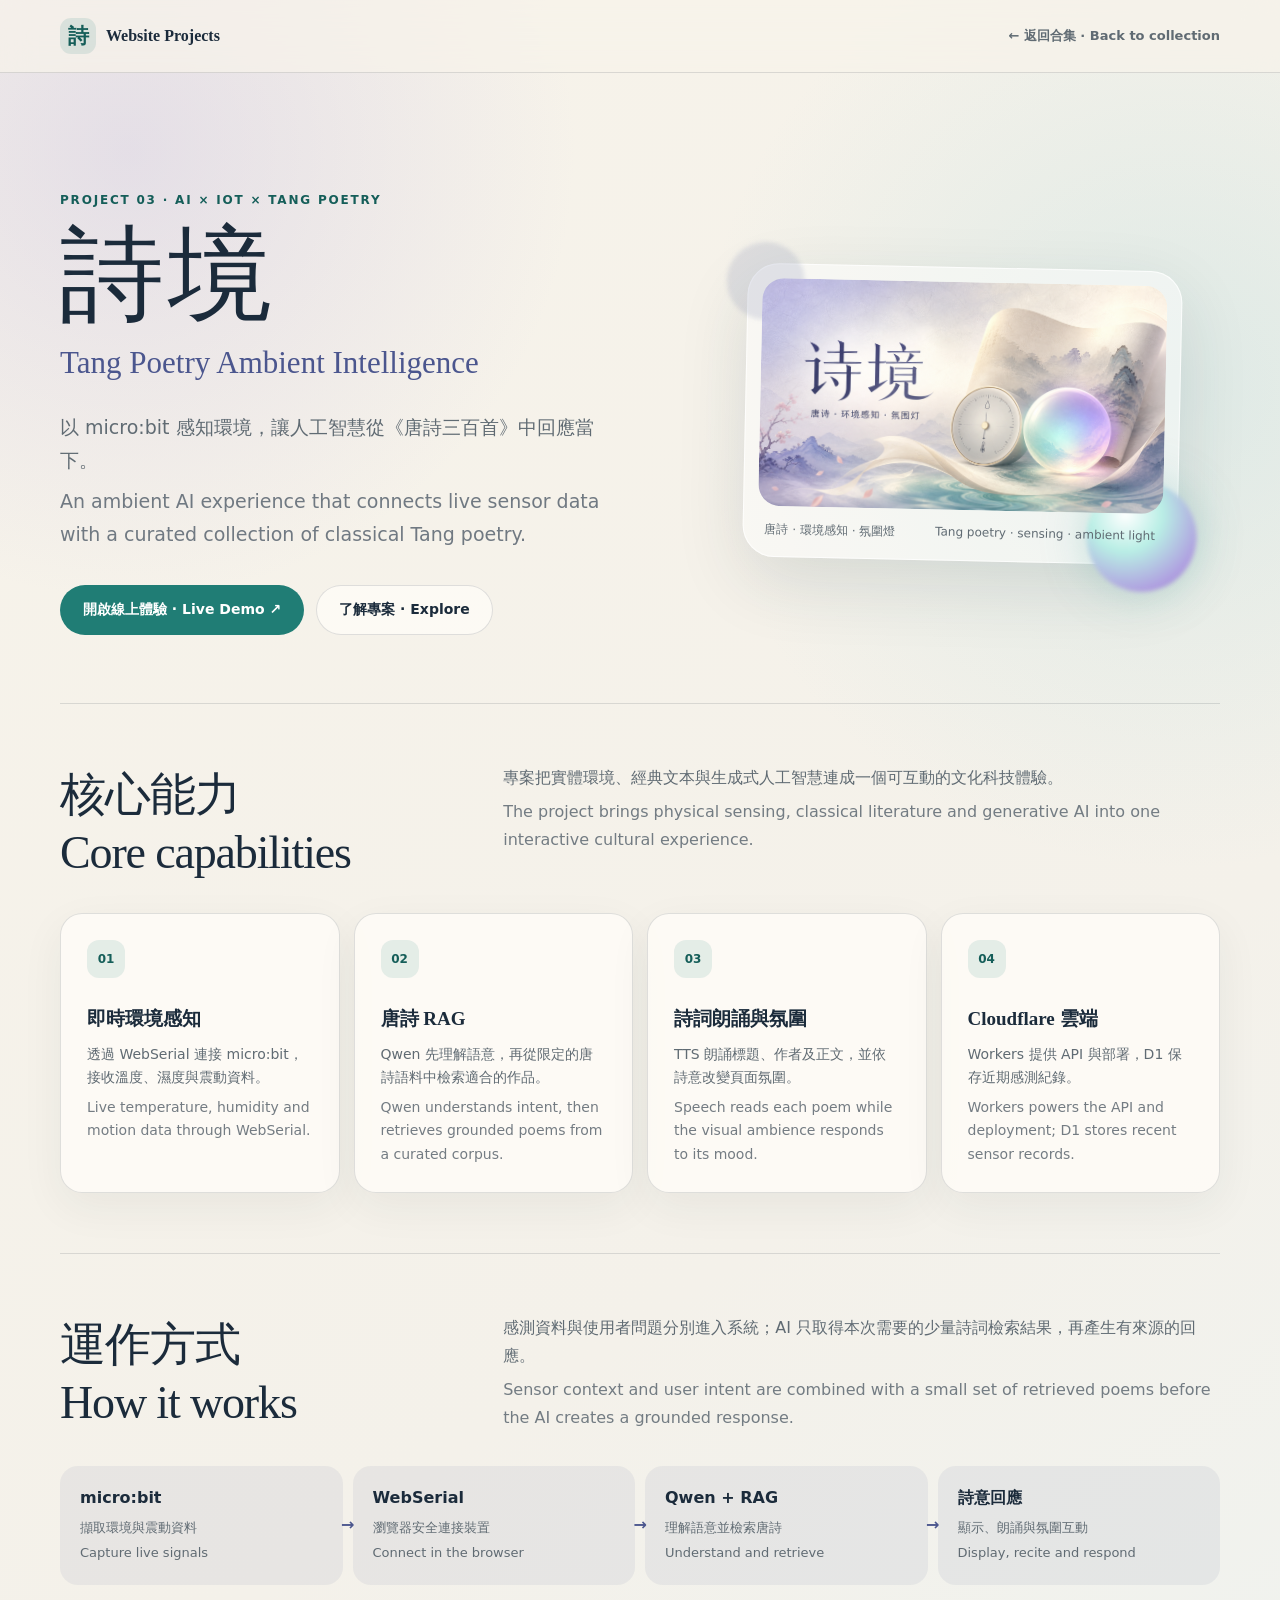
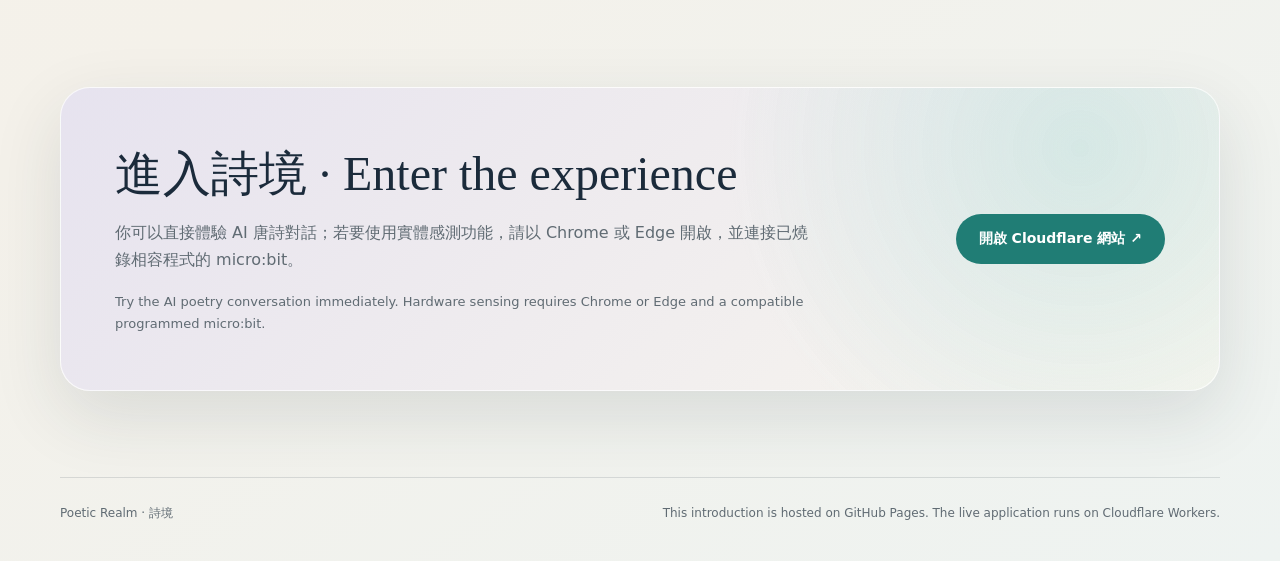
==== tang-poetry-aiot/index.html @ 61d53095 "Add bilingual Tang poetry AIoT project page" ====
<!doctype html>
<html lang="zh-Hant">
<head>
  <meta charset="utf-8" />
  <meta name="viewport" content="width=device-width, initial-scale=1" />
  <meta name="description" content="詩境是一個以 WebSerial、micro:bit、Qwen RAG、TTS 與 Cloudflare 建構的唐詩環境感知體驗。" />
  <meta property="og:title" content="詩境 · Tang Poetry Ambient Intelligence" />
  <meta property="og:description" content="以 micro:bit 感知環境，讓人工智慧從《唐詩三百首》中回應當下。" />
  <meta property="og:image" content="https://zanechen777.github.io/website-projects/tang-poetry-aiot/project-preview.png" />
  <meta name="theme-color" content="#ebe9f4" />
  <title>詩境 · Tang Poetry Ambient Intelligence</title>
  <style>
    :root {
      color-scheme: light;
      --paper: #f7f3ea;
      --paper-deep: #ebe5da;
      --ink: #1b2b3b;
      --muted: #606b73;
      --jade: #207d75;
      --jade-deep: #155e59;
      --indigo: #4b568e;
      --line: rgba(37, 55, 65, .14);
      --surface: rgba(255, 253, 248, .78);
      --shadow: 0 24px 70px rgba(36, 48, 57, .12);
    }

    * { box-sizing: border-box; }

    html { scroll-behavior: smooth; }

    body {
      margin: 0;
      min-height: 100vh;
      background:
        radial-gradient(circle at 10% 7%, rgba(193, 184, 224, .34), transparent 28rem),
        radial-gradient(circle at 92% 18%, rgba(169, 215, 220, .30), transparent 30rem),
        linear-gradient(145deg, var(--paper), #f4f1ea 58%, #eef3f1);
      color: var(--ink);
      font-family: "Noto Serif TC", "PingFang TC", "Microsoft JhengHei", Georgia, serif;
    }

    a { color: inherit; }

    .shell {
      width: min(1160px, calc(100% - 40px));
      margin: 0 auto;
    }

    .site-header {
      position: relative;
      z-index: 4;
      border-bottom: 1px solid var(--line);
      background: rgba(247, 243, 234, .72);
      backdrop-filter: blur(16px);
    }

    .site-header .shell {
      display: flex;
      align-items: center;
      justify-content: space-between;
      min-height: 72px;
      gap: 20px;
    }

    .brand,
    .back-link {
      display: inline-flex;
      align-items: center;
      gap: 10px;
      text-decoration: none;
    }

    .brand { font-weight: 700; }

    .brand-mark {
      display: grid;
      place-items: center;
      width: 36px;
      height: 36px;
      border-radius: 11px;
      background: rgba(32, 125, 117, .12);
      color: var(--jade-deep);
      font-size: 21px;
    }

    .back-link {
      color: var(--muted);
      font-family: Inter, ui-sans-serif, system-ui, sans-serif;
      font-size: 13px;
      font-weight: 700;
    }

    .hero {
      display: grid;
      grid-template-columns: minmax(0, 1.05fr) minmax(360px, .95fr);
      align-items: center;
      gap: clamp(42px, 6vw, 78px);
      padding: clamp(72px, 10vw, 120px) 0 68px;
    }

    .eyebrow {
      margin: 0 0 18px;
      color: var(--jade-deep);
      font-family: Inter, ui-sans-serif, system-ui, sans-serif;
      font-size: 12px;
      font-weight: 800;
      letter-spacing: .15em;
      text-transform: uppercase;
    }

    h1 {
      margin: 0;
      font-size: clamp(58px, 9vw, 104px);
      font-weight: 500;
      letter-spacing: .04em;
      line-height: .96;
    }

    .title-en {
      margin: 18px 0 28px;
      color: var(--indigo);
      font-size: clamp(20px, 2.7vw, 31px);
      line-height: 1.3;
    }

    .lead {
      max-width: 650px;
      margin: 0;
      color: var(--muted);
      font-family: Inter, ui-sans-serif, system-ui, sans-serif;
      font-size: clamp(16px, 1.8vw, 19px);
      line-height: 1.75;
    }

    .lead .en {
      display: block;
      margin-top: 7px;
      color: #707982;
    }

    .actions {
      display: flex;
      flex-wrap: wrap;
      gap: 12px;
      margin-top: 34px;
    }

    .button {
      display: inline-flex;
      align-items: center;
      justify-content: center;
      min-height: 50px;
      padding: 0 22px;
      border: 1px solid var(--line);
      border-radius: 999px;
      background: rgba(255, 253, 248, .72);
      font-family: Inter, ui-sans-serif, system-ui, sans-serif;
      font-size: 14px;
      font-weight: 800;
      text-decoration: none;
      transition: transform .2s ease, box-shadow .2s ease, background .2s ease;
    }

    .button:hover,
    .button:focus-visible {
      transform: translateY(-2px);
      box-shadow: 0 14px 36px rgba(28, 68, 65, .15);
      outline: 3px solid rgba(32, 125, 117, .18);
      outline-offset: 3px;
    }

    .button.primary {
      border-color: transparent;
      background: var(--jade);
      color: #fff;
    }

    .hero-visual {
      position: relative;
      padding: 14px;
      border: 1px solid rgba(255, 255, 255, .75);
      border-radius: 32px;
      background: rgba(255, 255, 255, .45);
      box-shadow: var(--shadow);
      transform: rotate(1.2deg);
    }

    .hero-visual::before,
    .hero-visual::after {
      content: "";
      position: absolute;
      z-index: -1;
      border-radius: 50%;
      filter: blur(2px);
    }

    .hero-visual::before {
      width: 110px;
      height: 110px;
      right: -20px;
      bottom: -28px;
      background: radial-gradient(circle at 35% 30%, #fff, #b9eee5 35%, #af9de0 75%, #6d75ad);
      box-shadow: 0 0 45px rgba(91, 177, 170, .34);
    }

    .hero-visual::after {
      width: 78px;
      height: 78px;
      left: -22px;
      top: -22px;
      background: rgba(88, 101, 157, .15);
    }

    .hero-visual img {
      display: block;
      width: 100%;
      aspect-ratio: 16 / 9;
      border-radius: 22px;
      object-fit: cover;
    }

    .visual-caption {
      display: flex;
      justify-content: space-between;
      gap: 20px;
      padding: 15px 7px 4px;
      color: var(--muted);
      font-family: Inter, ui-sans-serif, system-ui, sans-serif;
      font-size: 12px;
    }

    .section {
      padding: 60px 0;
      border-top: 1px solid var(--line);
    }

    .section-heading {
      display: grid;
      grid-template-columns: .72fr 1.28fr;
      gap: 40px;
      margin-bottom: 34px;
    }

    .section-heading h2 {
      margin: 0;
      font-size: clamp(30px, 4vw, 46px);
      font-weight: 500;
      letter-spacing: -.025em;
    }

    .section-heading p {
      margin: 0;
      color: var(--muted);
      font-family: Inter, ui-sans-serif, system-ui, sans-serif;
      line-height: 1.75;
    }

    .section-heading .en {
      display: block;
      margin-top: 6px;
      color: #737c83;
    }

    .feature-grid {
      display: grid;
      grid-template-columns: repeat(4, minmax(0, 1fr));
      gap: 14px;
    }

    .feature {
      min-height: 230px;
      padding: 26px;
      border: 1px solid var(--line);
      border-radius: 22px;
      background: var(--surface);
      box-shadow: 0 14px 44px rgba(36, 48, 57, .06);
    }

    .feature-number {
      display: inline-grid;
      place-items: center;
      width: 38px;
      height: 38px;
      margin-bottom: 28px;
      border-radius: 12px;
      background: rgba(32, 125, 117, .11);
      color: var(--jade-deep);
      font-family: Inter, ui-sans-serif, system-ui, sans-serif;
      font-size: 12px;
      font-weight: 800;
    }

    .feature h3 {
      margin: 0;
      font-size: 19px;
      font-weight: 600;
    }

    .feature p {
      margin: 11px 0 0;
      color: var(--muted);
      font-family: Inter, ui-sans-serif, system-ui, sans-serif;
      font-size: 14px;
      line-height: 1.65;
    }

    .feature p .en { display: block; margin-top: 7px; color: #747c83; }

    .flow {
      display: grid;
      grid-template-columns: repeat(4, minmax(0, 1fr));
      gap: 10px;
      margin: 10px 0 0;
      padding: 0;
      list-style: none;
    }

    .flow li {
      position: relative;
      padding: 20px;
      border-radius: 18px;
      background: rgba(75, 86, 142, .08);
      font-family: Inter, ui-sans-serif, system-ui, sans-serif;
      line-height: 1.55;
    }

    .flow li:not(:last-child)::after {
      content: "→";
      position: absolute;
      top: 50%;
      right: -12px;
      z-index: 2;
      color: var(--indigo);
      font-weight: 800;
      transform: translateY(-50%);
    }

    .flow strong { display: block; margin-bottom: 5px; }
    .flow span { color: var(--muted); font-size: 13px; }

    .launch-panel {
      display: grid;
      grid-template-columns: 1.3fr auto;
      align-items: center;
      gap: 36px;
      margin: 42px 0 86px;
      padding: clamp(28px, 5vw, 54px);
      border: 1px solid rgba(255, 255, 255, .72);
      border-radius: 30px;
      background:
        radial-gradient(circle at 88% 20%, rgba(165, 218, 213, .38), transparent 22rem),
        linear-gradient(135deg, rgba(228, 224, 239, .88), rgba(249, 246, 238, .88));
      box-shadow: var(--shadow);
    }

    .launch-panel h2 {
      margin: 0;
      font-size: clamp(29px, 4vw, 48px);
      font-weight: 500;
    }

    .launch-panel p {
      max-width: 700px;
      margin: 13px 0 0;
      color: var(--muted);
      font-family: Inter, ui-sans-serif, system-ui, sans-serif;
      line-height: 1.7;
    }

    .requirements {
      margin-top: 18px !important;
      font-size: 13px;
    }

    footer {
      display: flex;
      justify-content: space-between;
      gap: 24px;
      padding: 26px 0 38px;
      border-top: 1px solid var(--line);
      color: var(--muted);
      font-family: Inter, ui-sans-serif, system-ui, sans-serif;
      font-size: 12px;
      line-height: 1.6;
    }

    @media (max-width: 940px) {
      .hero { grid-template-columns: 1fr; }
      .hero-visual { max-width: 720px; transform: none; }
      .feature-grid { grid-template-columns: repeat(2, minmax(0, 1fr)); }
      .flow { grid-template-columns: repeat(2, minmax(0, 1fr)); }
      .flow li:nth-child(2)::after { display: none; }
      .launch-panel { grid-template-columns: 1fr; }
      .launch-panel .button { justify-self: start; }
    }

    @media (max-width: 640px) {
      .shell { width: min(100% - 28px, 1160px); }
      .site-header .shell { min-height: 64px; }
      .brand span:last-child { display: none; }
      .hero { padding: 58px 0 48px; }
      .section { padding: 48px 0; }
      .section-heading { grid-template-columns: 1fr; gap: 16px; }
      .feature-grid,
      .flow { grid-template-columns: 1fr; }
      .flow li::after { display: none !important; }
      .feature { min-height: 0; }
      .visual-caption { flex-direction: column; gap: 4px; }
      .launch-panel { margin-bottom: 56px; border-radius: 24px; }
      .actions { flex-direction: column; align-items: stretch; }
      footer { flex-direction: column; }
    }

    @media (prefers-reduced-motion: reduce) {
      html { scroll-behavior: auto; }
      .button { transition: none; }
    }
  </style>
</head>
<body>
  <header class="site-header">
    <div class="shell">
      <a class="brand" href="../" aria-label="返回 Website Projects 首頁">
        <span class="brand-mark" aria-hidden="true">詩</span>
        <span>Website Projects</span>
      </a>
      <a class="back-link" href="../">← 返回合集 · Back to collection</a>
    </div>
  </header>

  <main class="shell">
    <section class="hero" aria-labelledby="project-title">
      <div>
        <p class="eyebrow">Project 03 · AI × IoT × Tang Poetry</p>
        <h1 id="project-title">詩境</h1>
        <p class="title-en">Tang Poetry Ambient Intelligence</p>
        <p class="lead">
          以 micro:bit 感知環境，讓人工智慧從《唐詩三百首》中回應當下。
          <span class="en">An ambient AI experience that connects live sensor data with a curated collection of classical Tang poetry.</span>
        </p>
        <div class="actions">
          <a class="button primary" href="https://tang-poetry-sensor-living.zanechen777.workers.dev/" target="_blank" rel="noopener noreferrer">開啟線上體驗 · Live Demo ↗</a>
          <a class="button" href="#features">了解專案 · Explore</a>
        </div>
      </div>

      <figure class="hero-visual">
        <img src="./project-preview.png" alt="詩境專案視覺：唐詩、環境感知器與氛圍燈" />
        <figcaption class="visual-caption">
          <span>唐詩 · 環境感知 · 氛圍燈</span>
          <span>Tang poetry · sensing · ambient light</span>
        </figcaption>
      </figure>
    </section>

    <section class="section" id="features" aria-labelledby="features-title">
      <div class="section-heading">
        <h2 id="features-title">核心能力<br />Core capabilities</h2>
        <p>
          專案把實體環境、經典文本與生成式人工智慧連成一個可互動的文化科技體驗。
          <span class="en">The project brings physical sensing, classical literature and generative AI into one interactive cultural experience.</span>
        </p>
      </div>

      <div class="feature-grid">
        <article class="feature">
          <span class="feature-number">01</span>
          <h3>即時環境感知</h3>
          <p>透過 WebSerial 連接 micro:bit，接收溫度、濕度與震動資料。<span class="en">Live temperature, humidity and motion data through WebSerial.</span></p>
        </article>
        <article class="feature">
          <span class="feature-number">02</span>
          <h3>唐詩 RAG</h3>
          <p>Qwen 先理解語意，再從限定的唐詩語料中檢索適合的作品。<span class="en">Qwen understands intent, then retrieves grounded poems from a curated corpus.</span></p>
        </article>
        <article class="feature">
          <span class="feature-number">03</span>
          <h3>詩詞朗誦與氛圍</h3>
          <p>TTS 朗誦標題、作者及正文，並依詩意改變頁面氛圍。<span class="en">Speech reads each poem while the visual ambience responds to its mood.</span></p>
        </article>
        <article class="feature">
          <span class="feature-number">04</span>
          <h3>Cloudflare 雲端</h3>
          <p>Workers 提供 API 與部署，D1 保存近期感測紀錄。<span class="en">Workers powers the API and deployment; D1 stores recent sensor records.</span></p>
        </article>
      </div>
    </section>

    <section class="section" aria-labelledby="flow-title">
      <div class="section-heading">
        <h2 id="flow-title">運作方式<br />How it works</h2>
        <p>
          感測資料與使用者問題分別進入系統；AI 只取得本次需要的少量詩詞檢索結果，再產生有來源的回應。
          <span class="en">Sensor context and user intent are combined with a small set of retrieved poems before the AI creates a grounded response.</span>
        </p>
      </div>
      <ol class="flow">
        <li><strong>micro:bit</strong><span>擷取環境與震動資料<br />Capture live signals</span></li>
        <li><strong>WebSerial</strong><span>瀏覽器安全連接裝置<br />Connect in the browser</span></li>
        <li><strong>Qwen + RAG</strong><span>理解語意並檢索唐詩<br />Understand and retrieve</span></li>
        <li><strong>詩意回應</strong><span>顯示、朗誦與氛圍互動<br />Display, recite and respond</span></li>
      </ol>
    </section>

    <section class="launch-panel" aria-labelledby="launch-title">
      <div>
        <h2 id="launch-title">進入詩境 · Enter the experience</h2>
        <p>你可以直接體驗 AI 唐詩對話；若要使用實體感測功能，請以 Chrome 或 Edge 開啟，並連接已燒錄相容程式的 micro:bit。</p>
        <p class="requirements">Try the AI poetry conversation immediately. Hardware sensing requires Chrome or Edge and a compatible programmed micro:bit.</p>
      </div>
      <a class="button primary" href="https://tang-poetry-sensor-living.zanechen777.workers.dev/" target="_blank" rel="noopener noreferrer">開啟 Cloudflare 網站 ↗</a>
    </section>
  </main>

  <footer class="shell">
    <span>Poetic Realm · 詩境</span>
    <span>This introduction is hosted on GitHub Pages. The live application runs on Cloudflare Workers.</span>
  </footer>
</body>
</html>
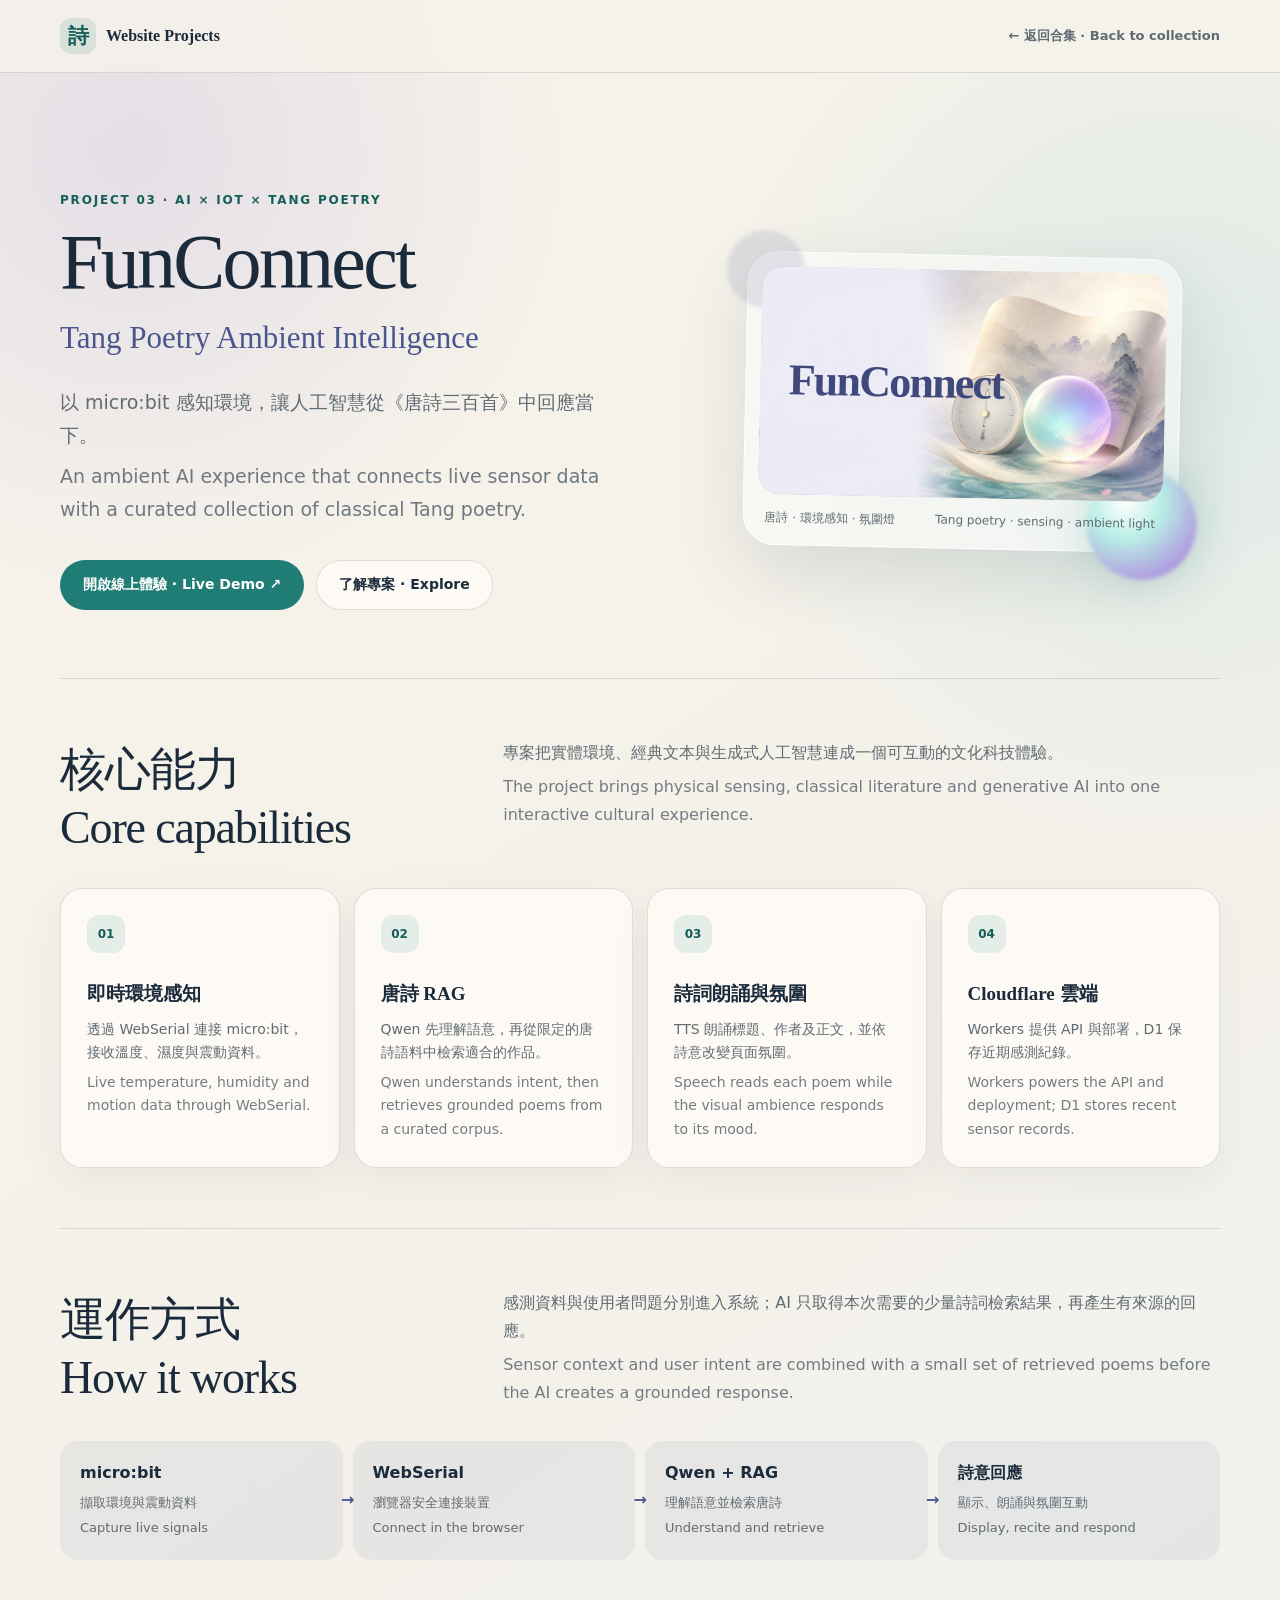
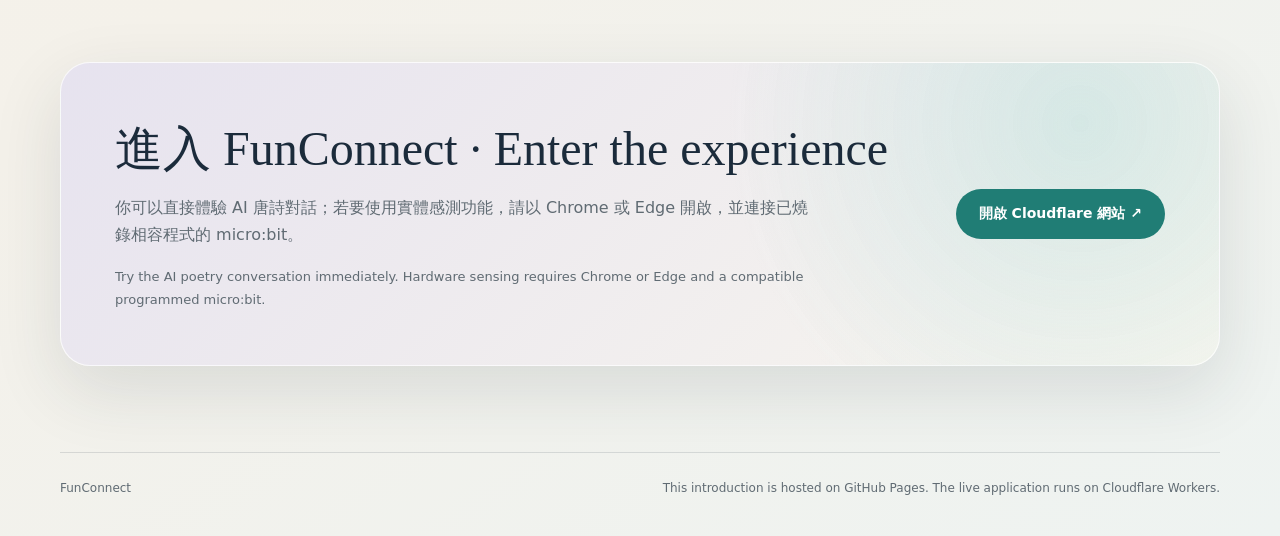
==== commit da62e9fc: "Rename Tang poetry project to FunConnect" ====
--- a/tang-poetry-aiot/index.html
+++ b/tang-poetry-aiot/index.html
@@ -3,12 +3,12 @@
 <head>
   <meta charset="utf-8" />
   <meta name="viewport" content="width=device-width, initial-scale=1" />
-  <meta name="description" content="詩境是一個以 WebSerial、micro:bit、Qwen RAG、TTS 與 Cloudflare 建構的唐詩環境感知體驗。" />
-  <meta property="og:title" content="詩境 · Tang Poetry Ambient Intelligence" />
+  <meta name="description" content="FunConnect 是一個以 WebSerial、micro:bit、Qwen RAG、TTS 與 Cloudflare 建構的唐詩環境感知體驗。" />
+  <meta property="og:title" content="FunConnect · Tang Poetry Ambient Intelligence" />
   <meta property="og:description" content="以 micro:bit 感知環境，讓人工智慧從《唐詩三百首》中回應當下。" />
   <meta property="og:image" content="https://zanechen777.github.io/website-projects/tang-poetry-aiot/project-preview.png" />
   <meta name="theme-color" content="#ebe9f4" />
-  <title>詩境 · Tang Poetry Ambient Intelligence</title>
+  <title>FunConnect · Tang Poetry Ambient Intelligence</title>
   <style>
     :root {
       color-scheme: light;
@@ -110,9 +110,9 @@
 
     h1 {
       margin: 0;
-      font-size: clamp(58px, 9vw, 104px);
+      font-size: clamp(50px, 7vw, 78px);
       font-weight: 500;
-      letter-spacing: .04em;
+      letter-spacing: -.035em;
       line-height: .96;
     }
 
@@ -215,8 +215,28 @@
       display: block;
       width: 100%;
       aspect-ratio: 16 / 9;
+      object-fit: cover;
+    }
+
+    .preview-frame {
+      position: relative;
+      overflow: hidden;
       border-radius: 22px;
-      object-fit: cover;
+    }
+
+    .preview-name {
+      position: absolute;
+      inset: 0 auto 0 0;
+      display: flex;
+      align-items: center;
+      width: 50%;
+      padding-left: 7%;
+      background: linear-gradient(90deg, rgba(237, 235, 246, .99) 0 78%, rgba(237, 235, 246, 0));
+      color: #3f497c;
+      font-family: Georgia, "Times New Roman", serif;
+      font-size: clamp(24px, 4vw, 44px);
+      font-weight: 700;
+      letter-spacing: -.04em;
     }
 
     .visual-caption {
@@ -432,7 +452,7 @@
     <section class="hero" aria-labelledby="project-title">
       <div>
         <p class="eyebrow">Project 03 · AI × IoT × Tang Poetry</p>
-        <h1 id="project-title">詩境</h1>
+        <h1 id="project-title">FunConnect</h1>
         <p class="title-en">Tang Poetry Ambient Intelligence</p>
         <p class="lead">
           以 micro:bit 感知環境，讓人工智慧從《唐詩三百首》中回應當下。
@@ -445,7 +465,10 @@
       </div>
 
       <figure class="hero-visual">
-        <img src="./project-preview.png" alt="詩境專案視覺：唐詩、環境感知器與氛圍燈" />
+        <div class="preview-frame">
+          <img src="./project-preview.png" alt="FunConnect 專案視覺：唐詩、環境感知器與氛圍燈" />
+          <span class="preview-name" aria-hidden="true">FunConnect</span>
+        </div>
         <figcaption class="visual-caption">
           <span>唐詩 · 環境感知 · 氛圍燈</span>
           <span>Tang poetry · sensing · ambient light</span>
@@ -504,7 +527,7 @@
 
     <section class="launch-panel" aria-labelledby="launch-title">
       <div>
-        <h2 id="launch-title">進入詩境 · Enter the experience</h2>
+        <h2 id="launch-title">進入 FunConnect · Enter the experience</h2>
         <p>你可以直接體驗 AI 唐詩對話；若要使用實體感測功能，請以 Chrome 或 Edge 開啟，並連接已燒錄相容程式的 micro:bit。</p>
         <p class="requirements">Try the AI poetry conversation immediately. Hardware sensing requires Chrome or Edge and a compatible programmed micro:bit.</p>
       </div>
@@ -513,7 +536,7 @@
   </main>
 
   <footer class="shell">
-    <span>Poetic Realm · 詩境</span>
+    <span>FunConnect</span>
     <span>This introduction is hosted on GitHub Pages. The live application runs on Cloudflare Workers.</span>
   </footer>
 </body>
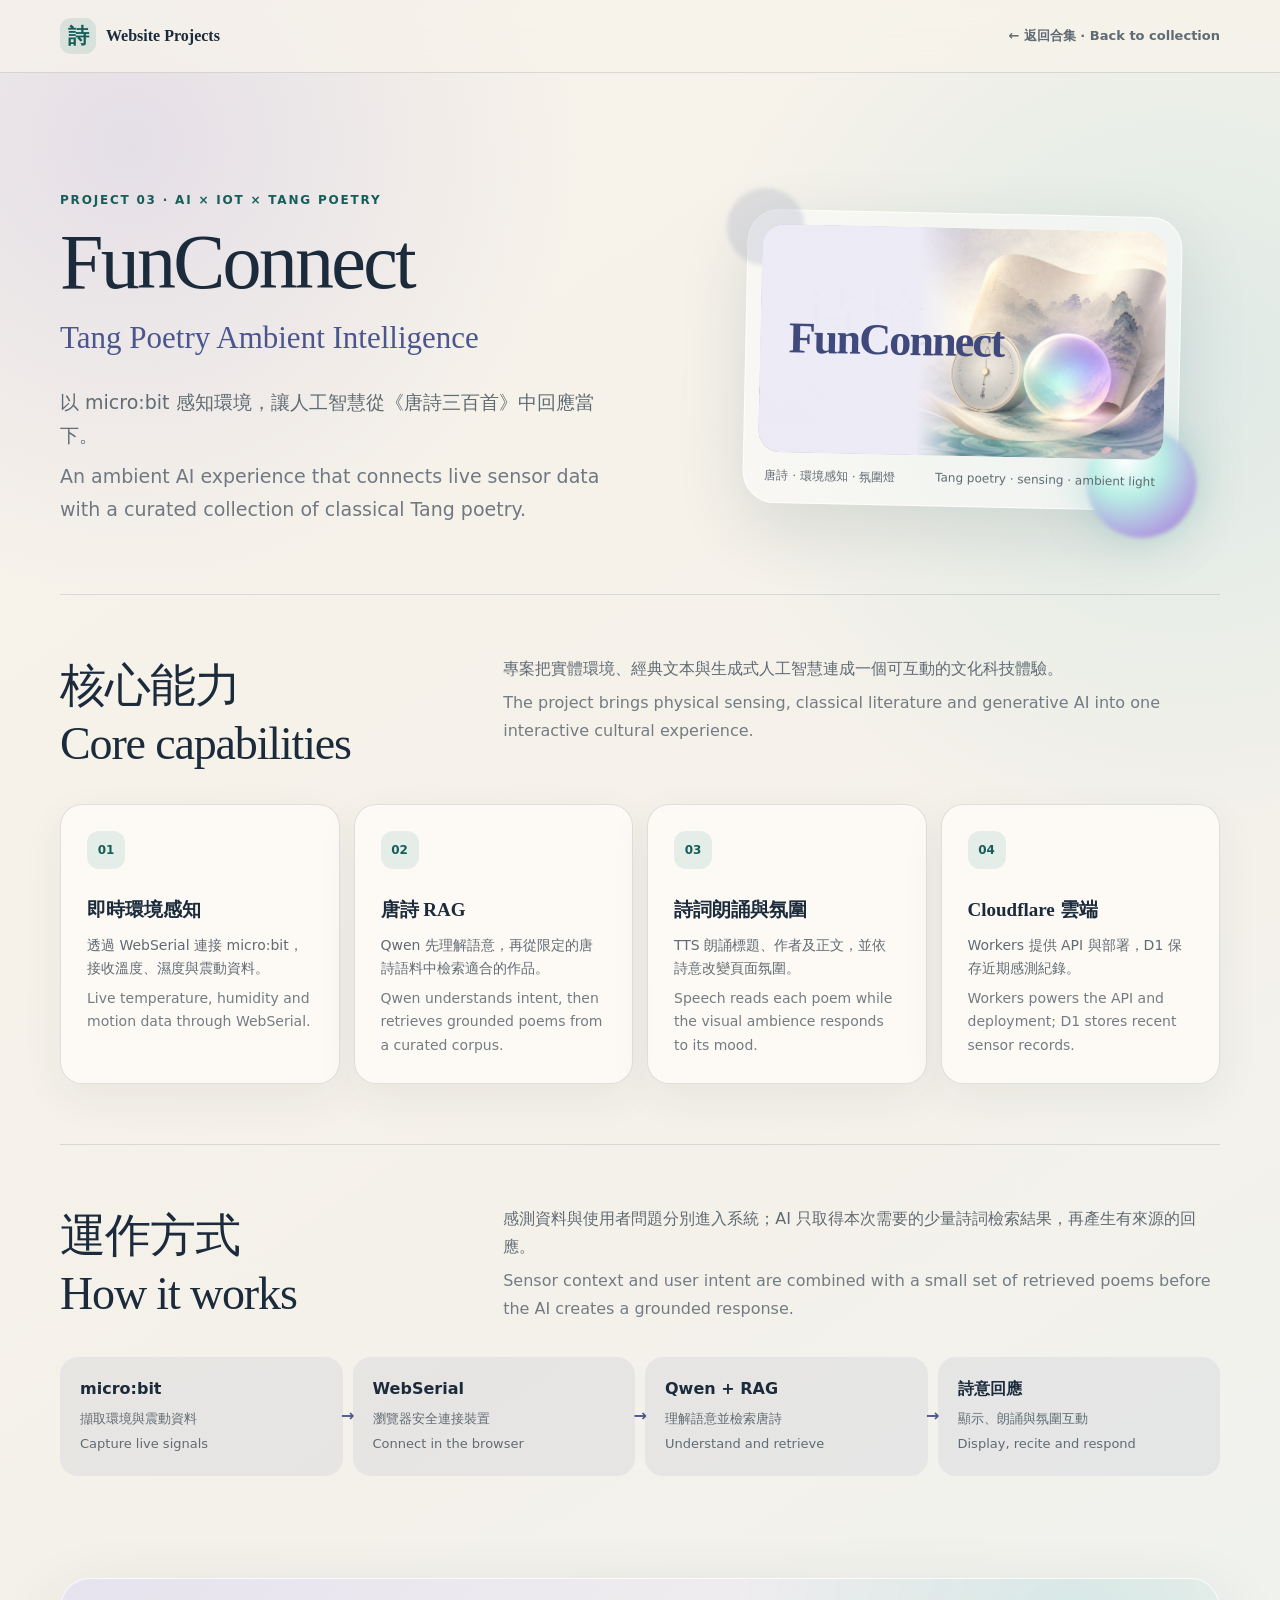
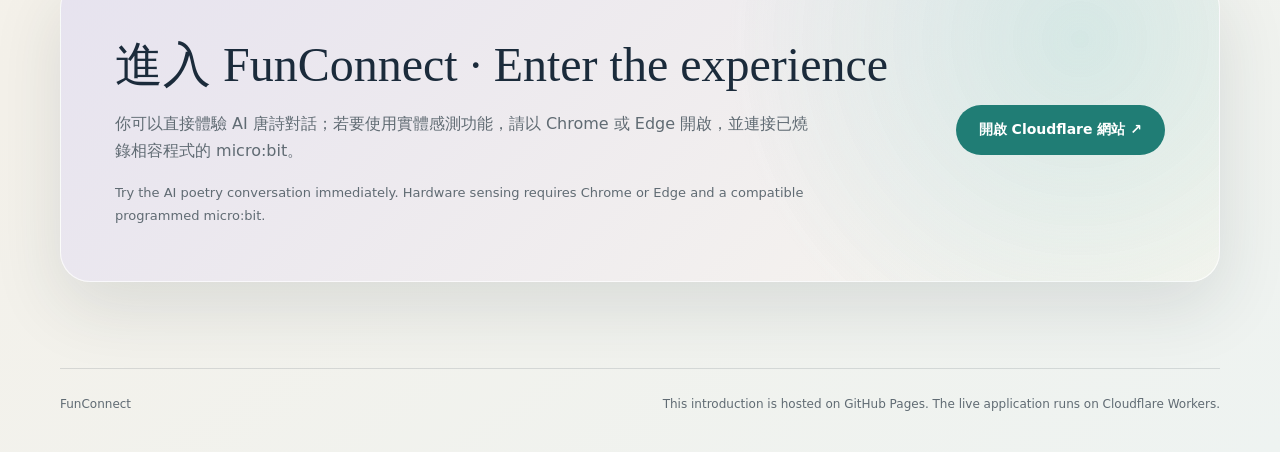
==== commit ae646344: "Remove hero action buttons from FunConnect page" ====
--- a/tang-poetry-aiot/index.html
+++ b/tang-poetry-aiot/index.html
@@ -458,10 +458,6 @@
           以 micro:bit 感知環境，讓人工智慧從《唐詩三百首》中回應當下。
           <span class="en">An ambient AI experience that connects live sensor data with a curated collection of classical Tang poetry.</span>
         </p>
-        <div class="actions">
-          <a class="button primary" href="https://tang-poetry-sensor-living.zanechen777.workers.dev/" target="_blank" rel="noopener noreferrer">開啟線上體驗 · Live Demo ↗</a>
-          <a class="button" href="#features">了解專案 · Explore</a>
-        </div>
       </div>
 
       <figure class="hero-visual">
